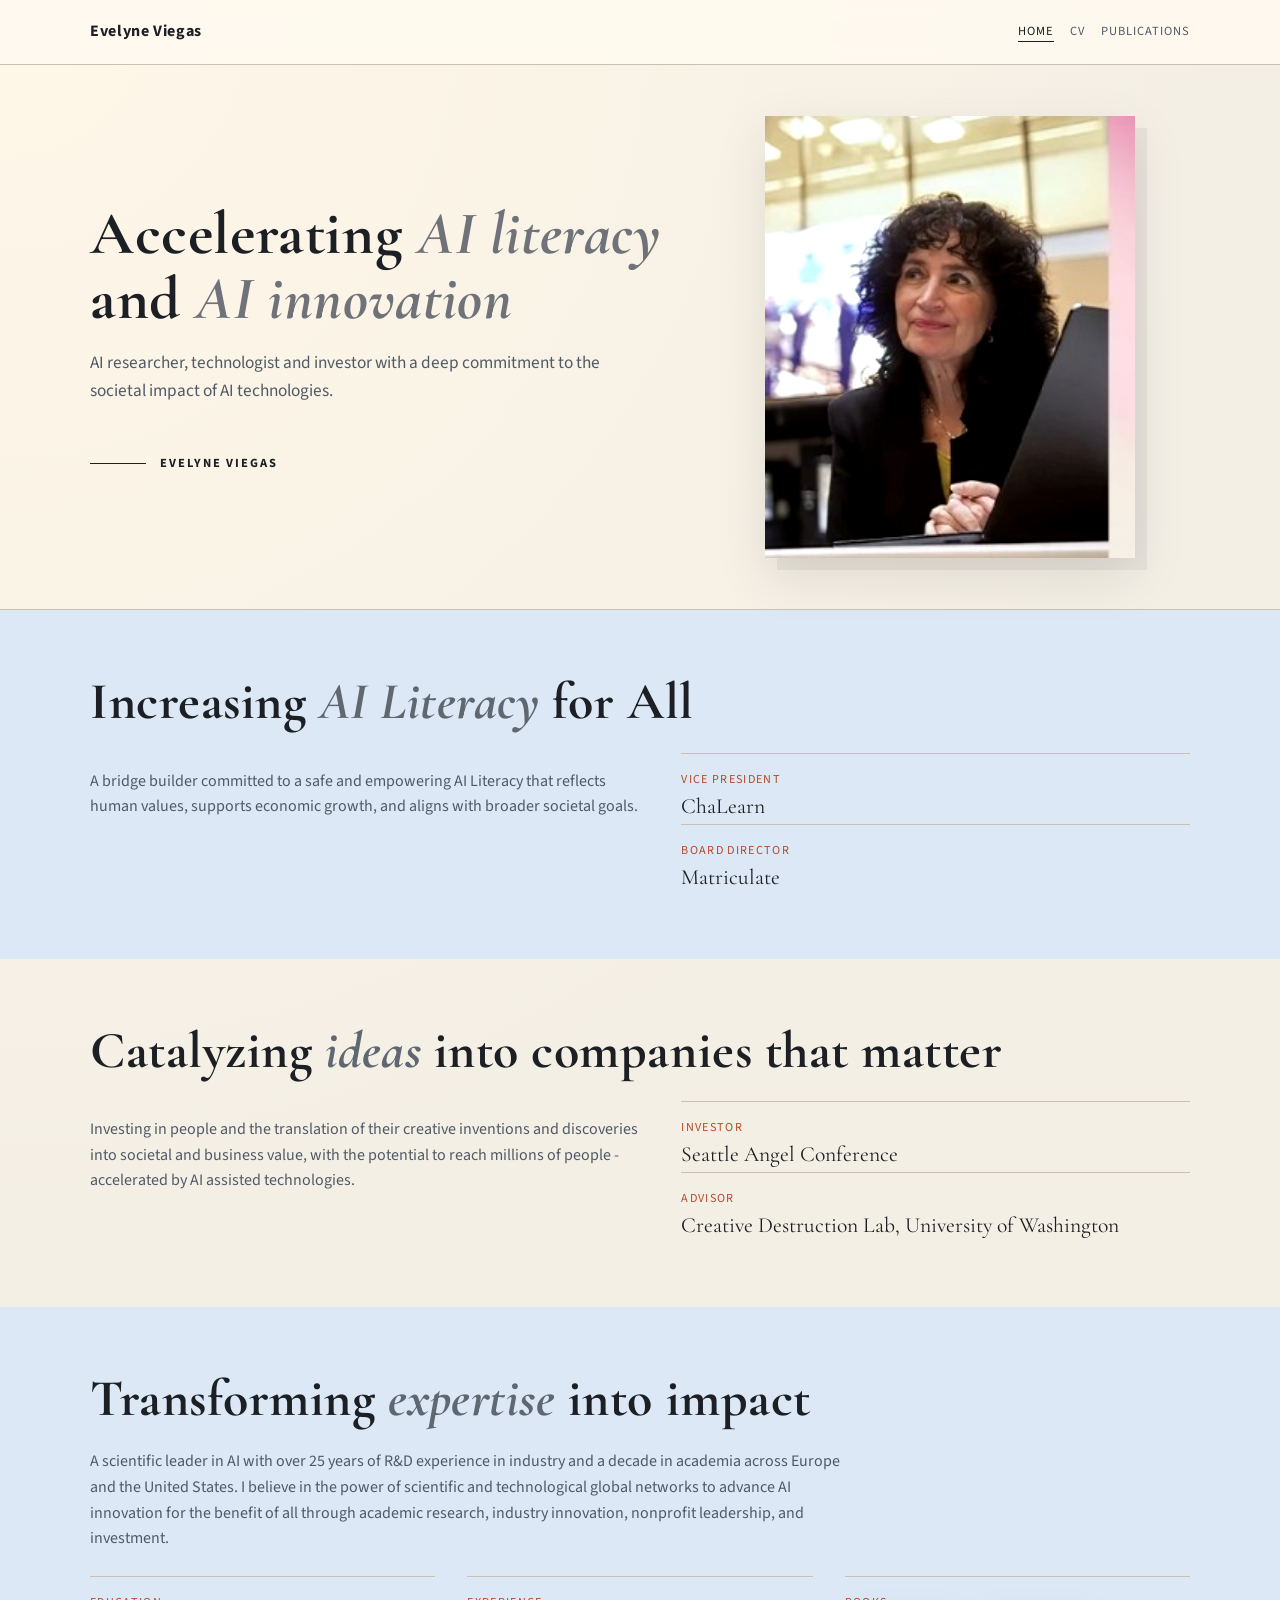
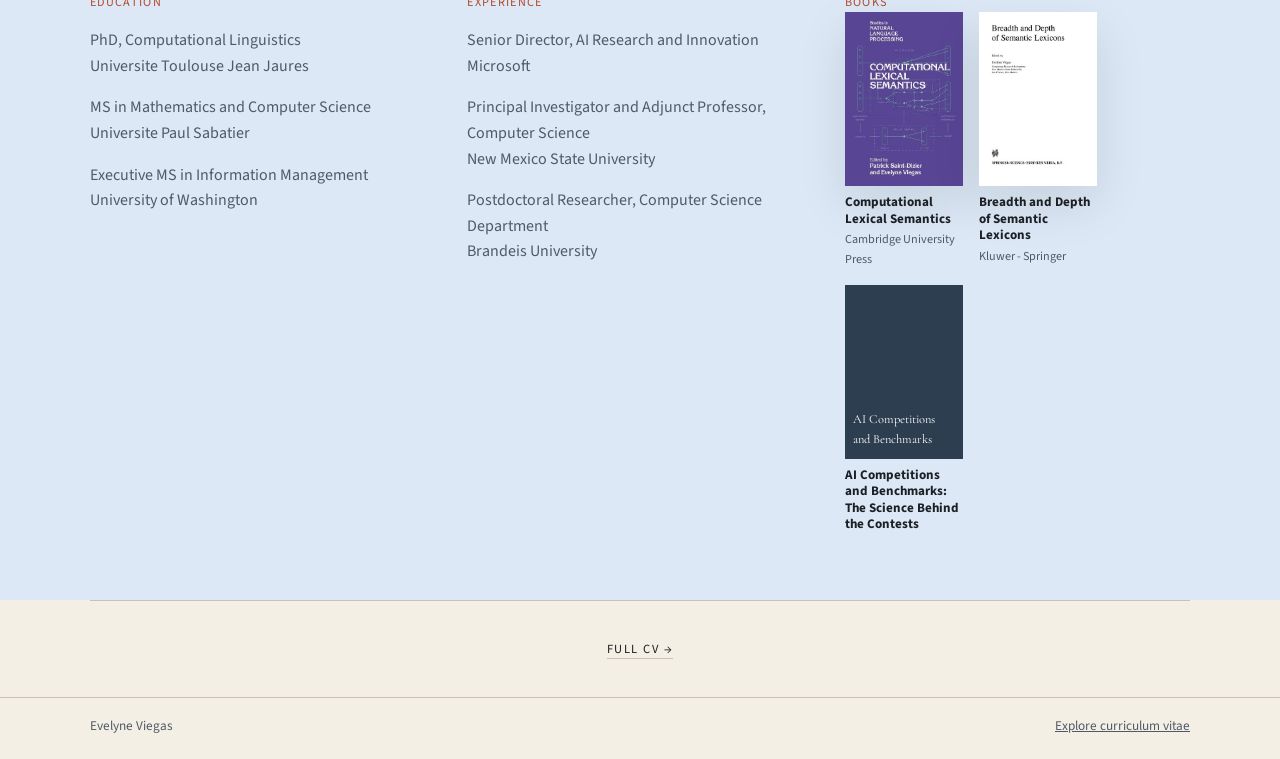
==== index.html @ d4e645a3 "EV homepage April2026" ====
<!doctype html>
<html lang="en">
  <head>
    <meta charset="UTF-8" />
    <meta name="viewport" content="width=device-width, initial-scale=1.0" />
    <title>Evelyne Viegas</title>
    <meta
      name="description"
      content="Evelyne Viegas - AI researcher, technologist, investor, and global bridge builder for responsible AI innovation."
    />
    <link rel="icon" href="assets/favicon.svg" type="image/svg+xml" />
    <link rel="preconnect" href="https://fonts.googleapis.com" />
    <link rel="preconnect" href="https://fonts.gstatic.com" crossorigin />
    <link href="https://fonts.googleapis.com/css2?family=Cormorant+Garamond:ital,wght@0,400;0,600;0,700;1,400&family=Source+Sans+3:wght@300;400;600;700&display=swap" rel="stylesheet" />
    <link rel="stylesheet" href="styles.css" />
  </head>
  <body data-page="home">
    <nav class="site-nav">
      <div class="container">
        <a class="brand" href="index.html">Evelyne Viegas</a>
        <div class="nav-links">
          <a class="active" href="index.html">Home</a>
          <a href="cv.html">CV</a>
          <a href="publications.html">Publications</a>
        </div>
      </div>
    </nav>

    <main>
      <section class="hero">
        <div class="container hero-grid">
          <div class="reveal">
            <h1>
              Accelerating <i>AI literacy</i><br />
              and <i>AI innovation</i><br />
              
            </h1>
            <p>
              AI researcher, technologist and investor with a deep commitment to
              the societal impact of AI technologies.
            </p>
            <div class="signature">Evelyne Viegas</div>
          </div>

          <div class="photo-frame reveal">
            <img src="assets/evelyn-photo.jpg" alt="Portrait of Evelyne Viegas" />
          </div>
        </div>
      </section>

      <section class="section band">
        <div class="container">
          <div class="section-head reveal">
            <h2 class="section-title">Increasing <i>AI Literacy</i> for All</h2>
          </div>
          <div class="grid-two">
            <p class="muted reveal">
              A bridge builder committed to a safe and empowering AI Literacy that
              reflects human values, supports economic growth, and aligns with
              broader societal goals.
            </p>
            <div>
              <article class="link-block reveal">
                <p class="accent-label">Vice President</p>
                <a href="https://chalearn.org" target="_blank" rel="noreferrer">ChaLearn</a>
              </article>
              <article class="link-block reveal">
                <p class="accent-label">Board Director</p>
                <a href="https://matriculate.org" target="_blank" rel="noreferrer">Matriculate</a>
              </article>
            </div>
          </div>
        </div>
      </section>

      <section class="section">
        <div class="container">
          <div class="section-head reveal">
            <h2 class="section-title">Catalyzing <i>ideas</i> into companies that matter</h2>
          </div>
          <div class="grid-two">
            <p class="muted reveal">
              Investing in people and the translation of their creative inventions
              and discoveries into societal and business value, with the
              potential to reach millions of people - accelerated by AI assisted
              technologies.
            </p>
            <div>
              <article class="link-block reveal">
                <p class="accent-label">Investor</p>
                <a href="https://www.seattleangelconference.com" target="_blank" rel="noreferrer">Seattle Angel Conference</a>
              </article>
              <article class="link-block reveal">
                <p class="accent-label">Advisor</p>
                <a href="https://creativedestructionlab.com/locations/seattle/" target="_blank" rel="noreferrer">Creative Destruction Lab, University of Washington</a>
              </article>
            </div>
          </div>
        </div>
      </section>

      <section class="section band">
        <div class="container">
          <div class="section-head reveal">
            <h2 class="section-title">Transforming <i>expertise</i> into impact</h2>
          </div>
          <p class="muted reveal" style="max-width: 760px; margin-bottom: 1.5rem;">
            A scientific leader in AI with over 25 years of R&amp;D experience in
            industry and a decade in academia across Europe and the United States.
            I believe in the power of scientific and technological global networks
            to advance AI innovation for the benefit of all through academic
            research, industry innovation, nonprofit leadership, and investment.
          </p>

          <div class="grid-three">
            <div class="reveal">
              <article class="link-block">
                <p class="accent-label">Education</p>
                <p class="muted">PhD, Computational Linguistics<br />Universite Toulouse Jean Jaures</p>
                <p class="muted">MS in Mathematics and Computer Science<br />Universite Paul Sabatier</p>
                <p class="muted">Executive MS in Information Management<br />University of Washington</p>
              </article>
            </div>

            <div class="reveal">
              <article class="link-block">
                <p class="accent-label">Experience</p>
                <p class="muted">Senior Director, AI Research and Innovation<br />Microsoft</p>
                <p class="muted">Principal Investigator and Adjunct Professor, Computer Science<br />New Mexico State University</p>
                <p class="muted">Postdoctoral Researcher, Computer Science Department<br />Brandeis University</p>
              </article>
            </div>

            <div class="reveal">
              <article class="link-block">
                <p class="accent-label">Books</p>
                <div class="book-row">
                  <div class="book-card">
                    <img class="book-cover" src="assets/book-computational-lexical.jpg" alt="Computational Lexical Semantics" />
                    <p class="book-title">Computational Lexical Semantics</p>
                    <p class="book-publisher">Cambridge University Press</p>
                  </div>
                  <div class="book-card">
                    <img class="book-cover" src="assets/book-breadth-depth.jpg" alt="Breadth and Depth of Semantic Lexicons" />
                    <p class="book-title">Breadth and Depth of Semantic Lexicons</p>
                    <p class="book-publisher">Kluwer - Springer</p>
                  </div>
                  <div class="book-card">
                    <div class="book-fallback">AI Competitions and Benchmarks</div>
                    <p class="book-title">AI Competitions and Benchmarks: The Science Behind the Contests</p>
                  </div>
                </div>
              </article>
            </div>
          </div>
        </div>
      </section>

      <div class="cta-row container">
        <a href="cv.html">Full CV &rarr;</a>
      </div>
    </main>

    <footer class="site-footer">
      <div class="container">
        <span>Evelyne Viegas</span>
        <a href="cv.html">Explore curriculum vitae</a>
      </div>
    </footer>

    <script src="script.js" defer></script>
  </body>
</html>
---- styles.css ----
:root {
  --bg: #f4efe5;
  --paper: #fffaf0;
  --ink: #1c1f24;
  --muted: #505a66;
  --line: #c8c2b5;
  --accent: #b44b2d;
  --accent-soft: rgba(28, 31, 36, 0.06);
  --blue-band: #dce8f5;
  --shadow: 0 18px 50px rgba(10, 16, 28, 0.1);
}

* {
  box-sizing: border-box;
}

html,
body {
  margin: 0;
  padding: 0;
}

body {
  font-family: "Source Sans 3", "Segoe UI", Tahoma, Geneva, Verdana, sans-serif;
  background: radial-gradient(circle at 0% 0%, #fff7e8, var(--bg) 45%);
  color: var(--ink);
  line-height: 1.6;
}

img {
  max-width: 100%;
  display: block;
}

a {
  color: inherit;
}

.container {
  width: min(1100px, calc(100% - 2.5rem));
  margin: 0 auto;
}

.site-nav {
  position: sticky;
  top: 0;
  z-index: 30;
  backdrop-filter: blur(8px);
  background: rgba(255, 250, 240, 0.88);
  border-bottom: 1px solid var(--line);
}

.site-nav .container {
  display: flex;
  align-items: center;
  justify-content: space-between;
  gap: 1rem;
  min-height: 64px;
}

.brand {
  text-decoration: none;
  letter-spacing: 0.04em;
  font-weight: 700;
}

.nav-links {
  display: flex;
  align-items: center;
  gap: 1rem;
}

.nav-links a {
  text-decoration: none;
  text-transform: uppercase;
  letter-spacing: 0.08em;
  font-size: 0.78rem;
  color: var(--muted);
  border-bottom: 1px solid transparent;
}

.nav-links a:hover,
.nav-links a.active {
  color: var(--ink);
  border-color: var(--ink);
}

.hero {
  border-bottom: 1px solid var(--line);
  padding: 3.2rem 0;
}

.hero-grid {
  display: grid;
  grid-template-columns: 1.1fr 0.9fr;
  gap: 2rem;
  align-items: center;
}

.hero h1,
.section-title,
.page-title {
  font-family: "Cormorant Garamond", Georgia, "Times New Roman", serif;
  line-height: 1.08;
  letter-spacing: 0.01em;
}

.hero h1 {
  margin: 0;
  font-size: clamp(2.3rem, 6vw, 3.8rem);
}

.hero h1 i {
  color: #6f7379;
}

.hero p {
  font-size: 1.08rem;
  color: var(--muted);
  max-width: 560px;
}

.signature {
  margin-top: 2rem;
  display: inline-flex;
  align-items: center;
  gap: 0.9rem;
  letter-spacing: 0.15em;
  text-transform: uppercase;
  font-size: 0.78rem;
  font-weight: 700;
}

.signature::before {
  content: "";
  width: 56px;
  height: 1px;
  background: var(--ink);
}

.photo-frame {
  position: relative;
  width: min(100%, 370px);
  margin-inline: auto;
}

.photo-frame::before {
  content: "";
  position: absolute;
  top: 12px;
  left: 12px;
  width: 100%;
  height: 100%;
  background: var(--accent-soft);
}

.photo-frame img {
  width: 100%;
  height: auto;
  position: relative;
  z-index: 1;
  box-shadow: var(--shadow);
  filter: grayscale(20%) contrast(115%);
}

.band {
  background: var(--blue-band);
}

.section {
  padding: 4rem 0;
}

.section-head {
  margin-bottom: 1.4rem;
}

.section-title {
  margin: 0;
  font-size: clamp(1.8rem, 4.05vw, 3.42rem);
}

.section-title i {
  color: #5f6770;
}

.grid-two,
.grid-three {
  display: grid;
  gap: 1.4rem 2rem;
}

.grid-two {
  grid-template-columns: 1.1fr 1fr;
}

.grid-three {
  grid-template-columns: repeat(3, minmax(0, 1fr));
}

.muted {
  color: var(--muted);
}

.accent-label {
  margin: 0;
  text-transform: uppercase;
  font-size: 0.76rem;
  letter-spacing: 0.11em;
  color: var(--accent);
}

.link-block {
  border-top: 1px solid var(--line);
  padding-top: 1rem;
}

.link-block a {
  text-decoration: none;
  font-family: "Cormorant Garamond", Georgia, serif;
  font-size: 1.35rem;
}

.link-block a:hover {
  text-decoration: underline;
}

.page-main {
  padding: 2.4rem 0 4.5rem;
}

.page-title {
  font-size: clamp(1.98rem, 4.5vw, 3.78rem);
  margin: 0 0 0.9rem;
}

.page-subtitle {
  margin: 0;
  color: var(--muted);
  max-width: 780px;
  font-size: 1.1rem;
}

.section-block {
  border-top: 1px solid var(--line);
  padding-top: 1.4rem;
  margin-top: 2.6rem;
}

.section-kicker {
  margin: 0 0 1rem;
  text-transform: uppercase;
  letter-spacing: 0.1em;
  font-size: 0.72rem;
  color: var(--accent);
  font-weight: 700;
}

.entry {
  display: grid;
  grid-template-columns: minmax(140px, 170px) 1fr;
  gap: 0.6rem 2rem;
  margin-bottom: 1.4rem;
}

.entry-meta {
  font-size: 0.88rem;
  color: var(--muted);
}

.entry-title {
  margin: 0;
  font-family: "Cormorant Garamond", Georgia, serif;
  font-size: 1.3rem;
  line-height: 1.2;
}

.entry ul,
.simple-list,
.paper-list {
  margin: 0;
  padding-left: 1rem;
}

.entry ul li,
.simple-list li,
.paper-list li {
  margin-bottom: 0.45rem;
  color: var(--muted);
}

.simple-list {
  list-style: disc;
}

.lang-grid {
  display: flex;
  gap: 1.8rem;
  flex-wrap: wrap;
}

.lang-card strong {
  display: block;
  font-family: "Cormorant Garamond", Georgia, serif;
  font-size: 1.3rem;
}

.lang-card span {
  font-size: 0.76rem;
  text-transform: uppercase;
  letter-spacing: 0.1em;
  color: var(--muted);
}

.book-row {
  display: flex;
  gap: 1rem;
  flex-wrap: wrap;
}

.book-card {
  width: 118px;
}

.book-cover {
  width: 118px;
  height: 174px;
  object-fit: cover;
  box-shadow: var(--shadow);
  background: #2c3e50;
}

.book-fallback {
  width: 118px;
  height: 174px;
  background: #2c3e50;
  color: #fff;
  display: flex;
  align-items: end;
  padding: 0.55rem;
  font-size: 0.78rem;
  font-family: "Cormorant Garamond", Georgia, serif;
}

.book-title {
  margin: 0.5rem 0 0.2rem;
  font-size: 0.82rem;
  font-weight: 700;
  line-height: 1.25;
}

.book-publisher {
  margin: 0;
  color: var(--muted);
  font-size: 0.76rem;
}

.cta-row {
  text-align: center;
  border-top: 1px solid var(--line);
  padding: 2.2rem 0;
}

.cta-row a {
  text-transform: uppercase;
  letter-spacing: 0.12em;
  text-decoration: none;
  font-size: 0.78rem;
  border-bottom: 1px solid var(--line);
}

.cta-row a:hover {
  border-color: var(--ink);
}

.site-footer {
  border-top: 1px solid var(--line);
  padding: 1.1rem 0 1.4rem;
}

.site-footer .container {
  display: flex;
  justify-content: space-between;
  gap: 1rem;
  flex-wrap: wrap;
  color: var(--muted);
  font-size: 0.83rem;
}

.reveal {
  opacity: 0;
  transform: translateY(18px);
  transition: opacity 0.6s ease, transform 0.6s ease;
}

.reveal.in {
  opacity: 1;
  transform: translateY(0);
}

@media (max-width: 900px) {
  .hero-grid,
  .grid-two,
  .grid-three,
  .entry {
    grid-template-columns: 1fr;
  }

  .hero {
    padding-top: 2.4rem;
  }

  .section,
  .page-main {
    padding-top: 2.6rem;
  }

  .site-nav .container {
    flex-direction: column;
    align-items: flex-start;
    padding: 0.55rem 0;
  }

  .nav-links {
    gap: 0.8rem;
    flex-wrap: wrap;
    padding-bottom: 0.4rem;
  }
}
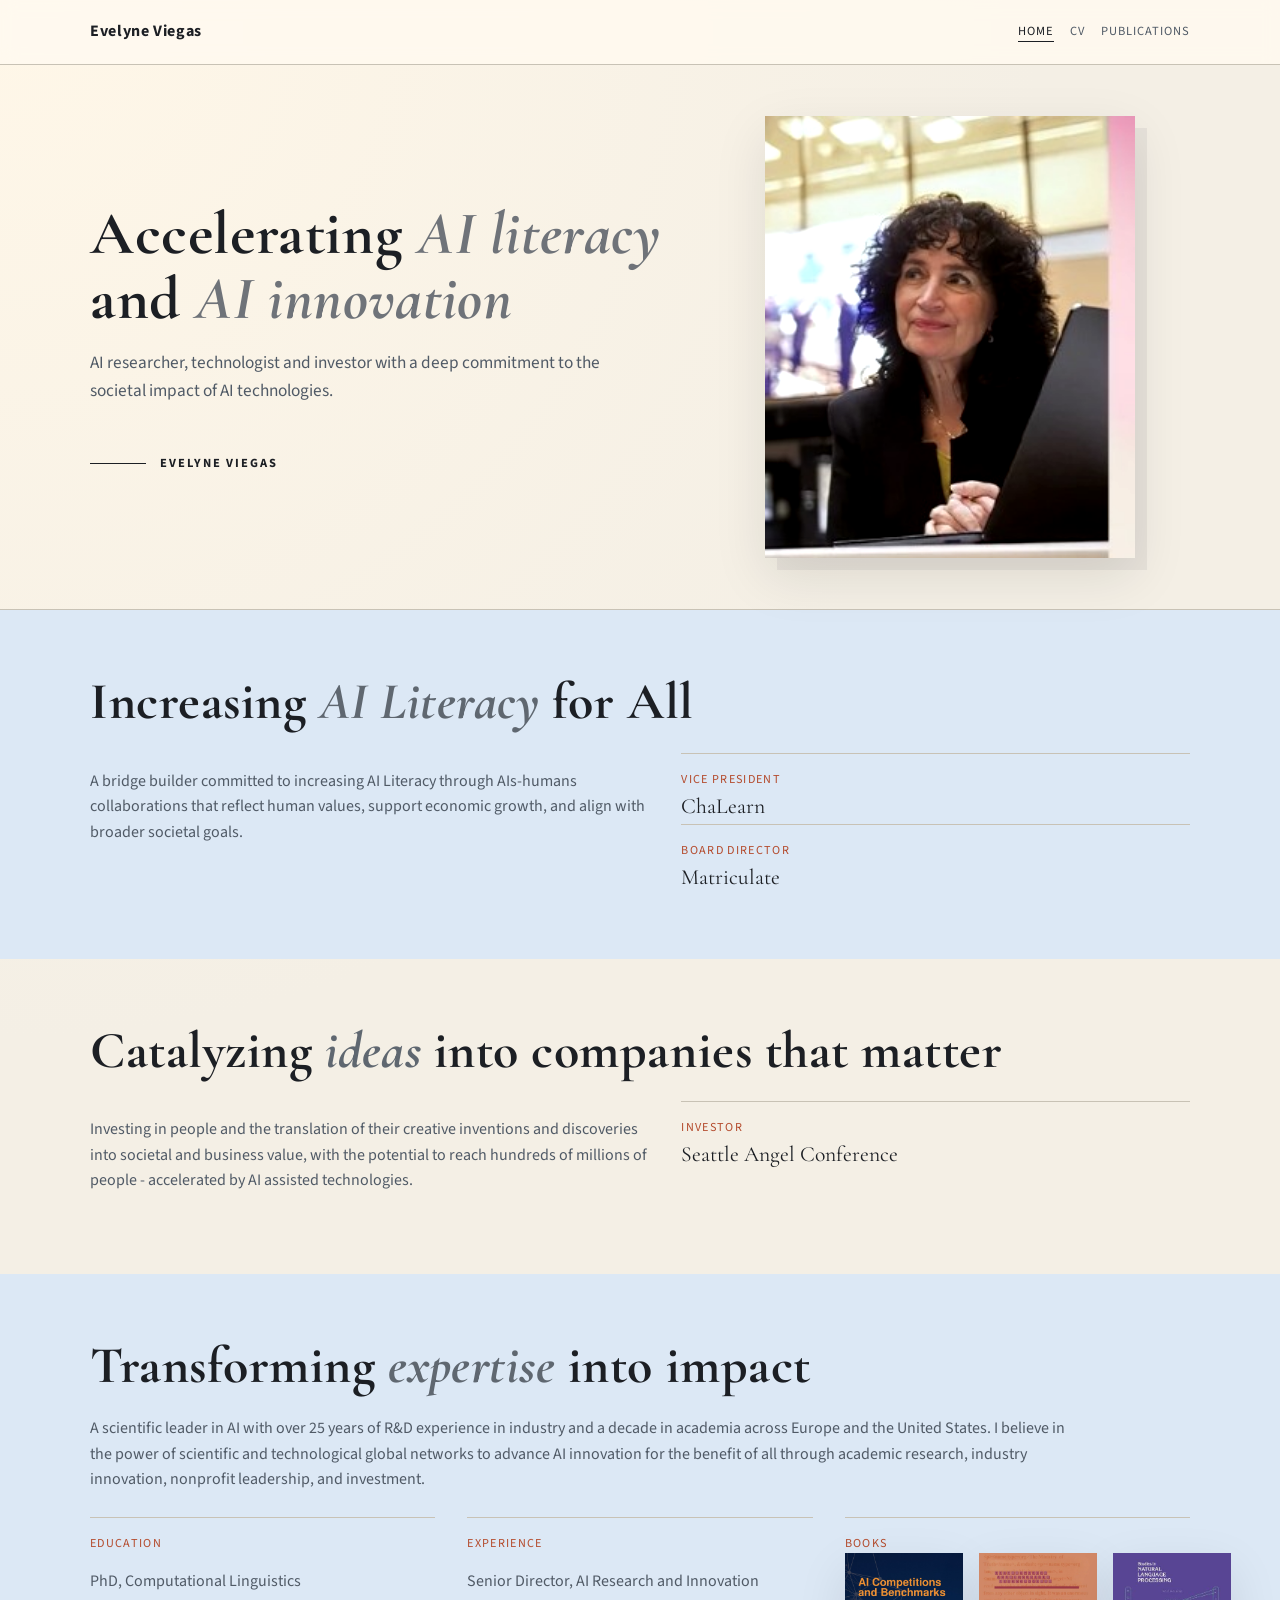
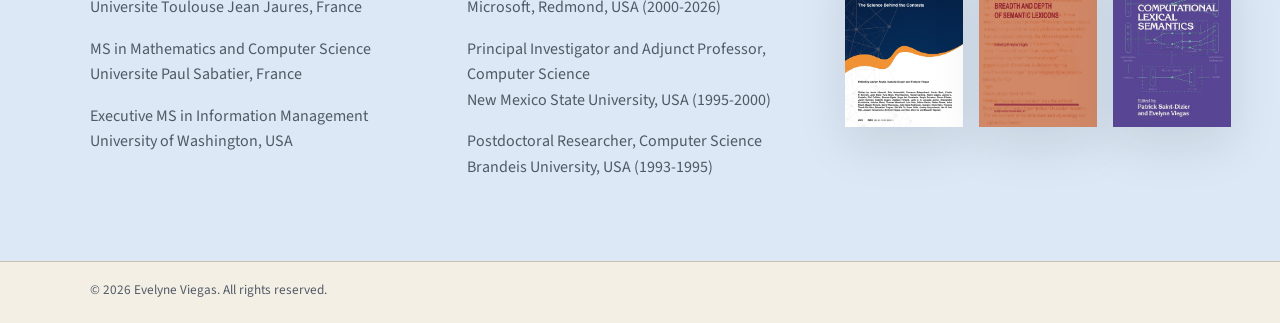
==== commit 15202a5f: "CV (in progress) and homepage revised (minus CL)" ====
--- a/index.html
+++ b/index.html
@@ -55,8 +55,8 @@
           </div>
           <div class="grid-two">
             <p class="muted reveal">
-              A bridge builder committed to a safe and empowering AI Literacy that
-              reflects human values, supports economic growth, and aligns with
+              A bridge builder committed to increasing AI Literacy through AIs-humans collaborations that
+              reflect human values, support economic growth, and align with
               broader societal goals.
             </p>
             <div>
@@ -82,7 +82,7 @@
             <p class="muted reveal">
               Investing in people and the translation of their creative inventions
               and discoveries into societal and business value, with the
-              potential to reach millions of people - accelerated by AI assisted
+              potential to reach hundreds of millions of people - accelerated by AI assisted
               technologies.
             </p>
             <div>
@@ -90,10 +90,10 @@
                 <p class="accent-label">Investor</p>
                 <a href="https://www.seattleangelconference.com" target="_blank" rel="noreferrer">Seattle Angel Conference</a>
               </article>
-              <article class="link-block reveal">
-                <p class="accent-label">Advisor</p>
-                <a href="https://creativedestructionlab.com/locations/seattle/" target="_blank" rel="noreferrer">Creative Destruction Lab, University of Washington</a>
-              </article>
+              <!-- <p <article class="link-block reveal"> -->
+               <!-- <p <p class="accent-label">Advisor</p> -->
+               <!-- <p <a href="https://creativedestructionlab.com/locations/seattle/" target="_blank" rel="noreferrer">Creative Destruction Lab, University of Washington</a> -->
+             <!-- <p </article> -->
             </div>
           </div>
         </div>
@@ -104,7 +104,7 @@
           <div class="section-head reveal">
             <h2 class="section-title">Transforming <i>expertise</i> into impact</h2>
           </div>
-          <p class="muted reveal" style="max-width: 760px; margin-bottom: 1.5rem;">
+          <p class="muted reveal" style="max-width: 980px; margin-bottom: 1.5rem;">
             A scientific leader in AI with over 25 years of R&amp;D experience in
             industry and a decade in academia across Europe and the United States.
             I believe in the power of scientific and technological global networks
@@ -116,18 +116,18 @@
             <div class="reveal">
               <article class="link-block">
                 <p class="accent-label">Education</p>
-                <p class="muted">PhD, Computational Linguistics<br />Universite Toulouse Jean Jaures</p>
-                <p class="muted">MS in Mathematics and Computer Science<br />Universite Paul Sabatier</p>
-                <p class="muted">Executive MS in Information Management<br />University of Washington</p>
+                <p class="muted">PhD, Computational Linguistics<br />Universite Toulouse Jean Jaures, France</p>
+                <p class="muted">MS in Mathematics and Computer Science<br />Universite Paul Sabatier, France</p>
+                <p class="muted">Executive MS in Information Management<br />University of Washington, USA</p>
               </article>
             </div>
 
             <div class="reveal">
               <article class="link-block">
                 <p class="accent-label">Experience</p>
-                <p class="muted">Senior Director, AI Research and Innovation<br />Microsoft</p>
-                <p class="muted">Principal Investigator and Adjunct Professor, Computer Science<br />New Mexico State University</p>
-                <p class="muted">Postdoctoral Researcher, Computer Science Department<br />Brandeis University</p>
+                <p class="muted">Senior Director, AI Research and Innovation<br />Microsoft, Redmond, USA (2000-2026)</p>
+                <p class="muted">Principal Investigator and Adjunct Professor, Computer Science<br />New Mexico State University, USA (1995-2000)</p>
+                <p class="muted">Postdoctoral Researcher, Computer Science<br />Brandeis University, USA (1993-1995)</p>
               </article>
             </div>
 
@@ -136,18 +136,18 @@
                 <p class="accent-label">Books</p>
                 <div class="book-row">
                   <div class="book-card">
-                    <img class="book-cover" src="assets/book-computational-lexical.jpg" alt="Computational Lexical Semantics" />
-                    <p class="book-title">Computational Lexical Semantics</p>
-                    <p class="book-publisher">Cambridge University Press</p>
+                     <img class="book-cover" src="assets/AI Competition Book.jpg" alt="AI Competitions and Benchmarks" />
+                    <!-- <p class="book-title">AI Competitions and Benchmarks: The Science Behind the Contests</p> -->
                   </div>
                   <div class="book-card">
                     <img class="book-cover" src="assets/book-breadth-depth.jpg" alt="Breadth and Depth of Semantic Lexicons" />
-                    <p class="book-title">Breadth and Depth of Semantic Lexicons</p>
-                    <p class="book-publisher">Kluwer - Springer</p>
+                    <!-- <p class="book-title">Breadth and Depth of Semantic Lexicons</p> -->
+                    <!-- <p class="book-publisher">Kluwer - Springer</p> -->
                   </div>
                   <div class="book-card">
-                    <div class="book-fallback">AI Competitions and Benchmarks</div>
-                    <p class="book-title">AI Competitions and Benchmarks: The Science Behind the Contests</p>
+                    <img class="book-cover" src="assets/book-computational-lexical.jpg" alt="Computational Lexical Semantics" />
+                    <!-- <p class="book-title">Computational Lexical Semantics</p> -->
+                    <!-- <p class="book-publisher">Cambridge University Press</p> -->
                   </div>
                 </div>
               </article>
@@ -156,15 +156,15 @@
         </div>
       </section>
 
-      <div class="cta-row container">
-        <a href="cv.html">Full CV &rarr;</a>
-      </div>
+      <!-- <div class="cta-row container"> -->
+        <!-- <a href="cv.html">Full CV &rarr;</a> -->
+      <!-- </div> -->
     </main>
 
     <footer class="site-footer">
       <div class="container">
-        <span>Evelyne Viegas</span>
-        <a href="cv.html">Explore curriculum vitae</a>
+        <span>© 2026 Evelyne Viegas. All rights reserved.</span>
+        <!-- <a href="cv.html">Explore curriculum vitae</a> -->
       </div>
     </footer>
 
--- a/styles.css
+++ b/styles.css
@@ -237,7 +237,7 @@
 .page-subtitle {
   margin: 0;
   color: var(--muted);
-  max-width: 780px;
+  max-width: 980px;
   font-size: 1.1rem;
 }
 
@@ -313,9 +313,10 @@
 }
 
 .book-row {
-  display: flex;
+  display: grid;
+  grid-template-columns: repeat(3, 118px);
   gap: 1rem;
-  flex-wrap: wrap;
+  justify-content: start;
 }
 
 .book-card {
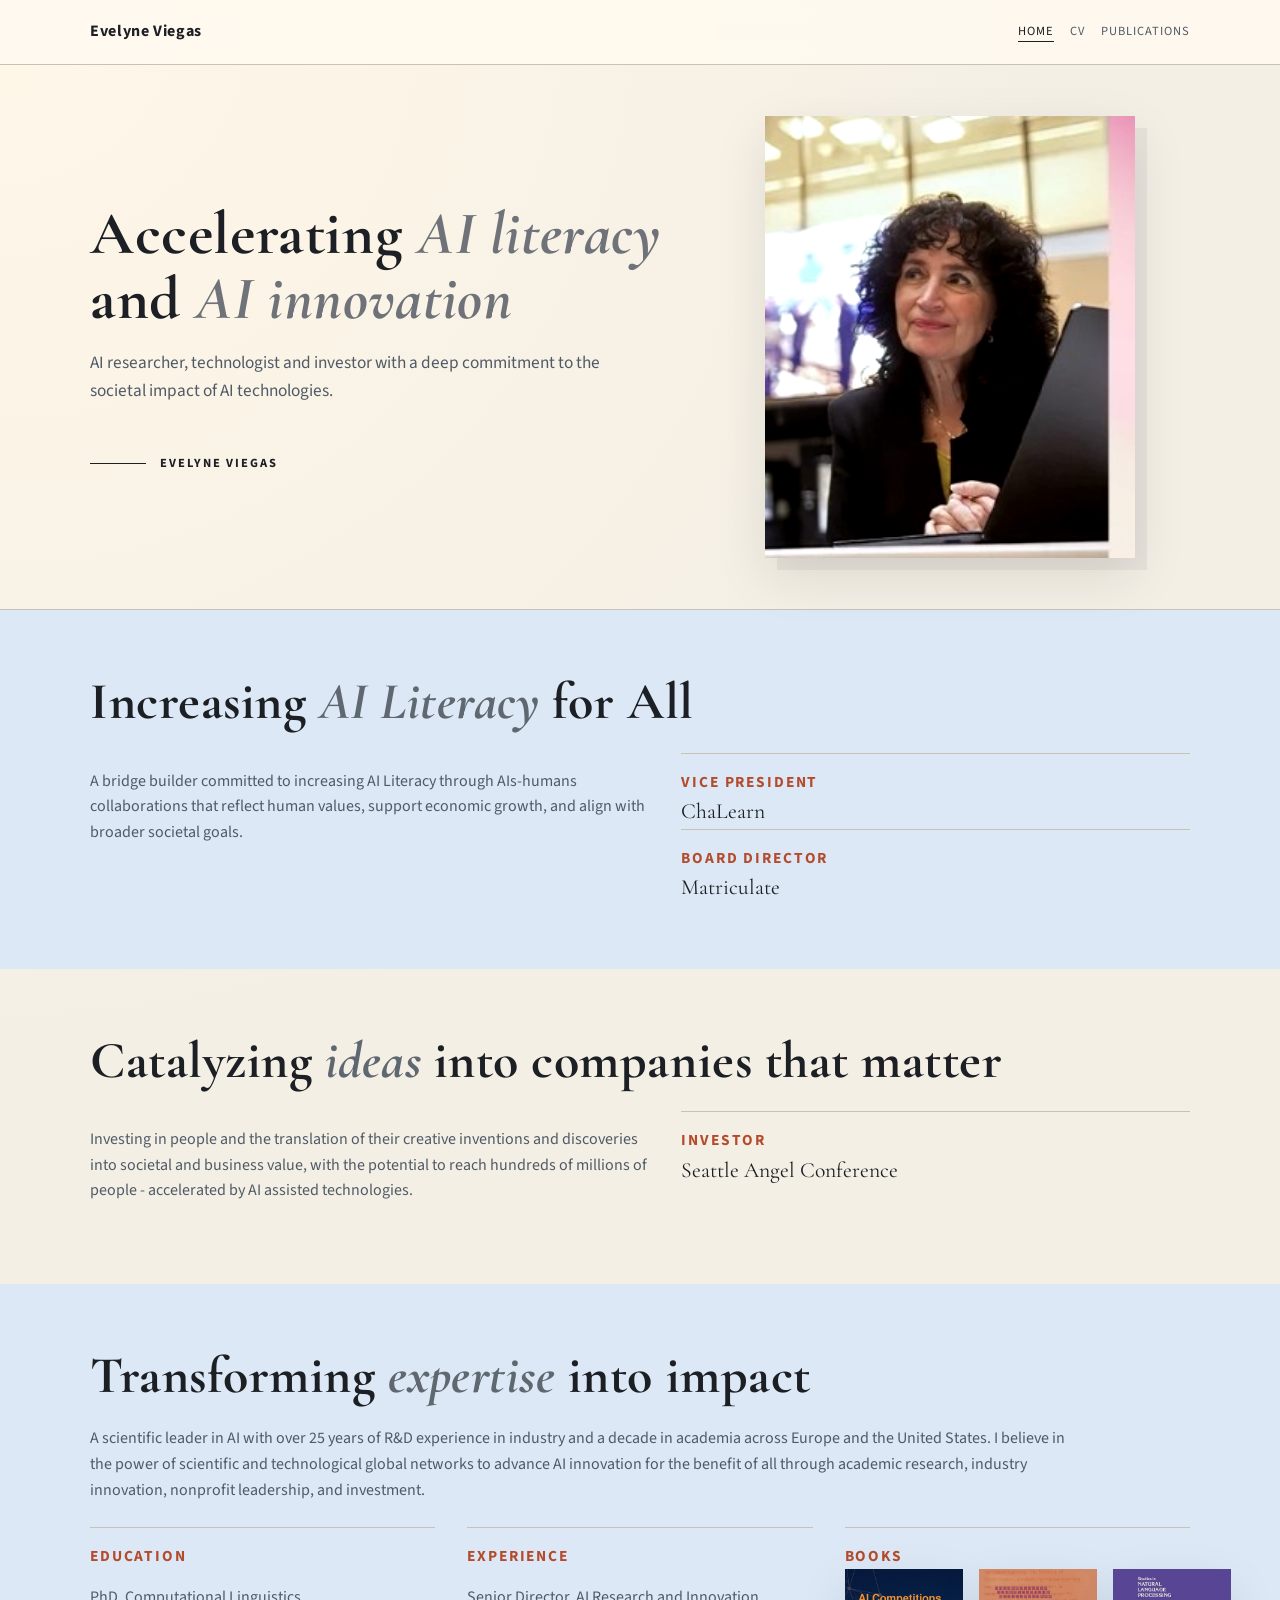
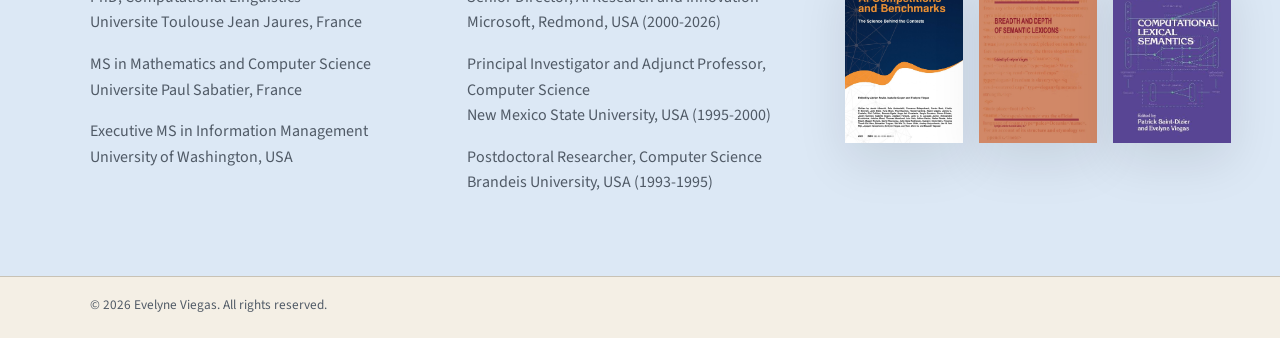
==== commit 977c128c: "Added links for books Co-authored-by: Copilot <copilot@github.com>" ====
--- a/index.html
+++ b/index.html
@@ -136,16 +136,22 @@
                 <p class="accent-label">Books</p>
                 <div class="book-row">
                   <div class="book-card">
+                  <a href="https://ai-competitions-book.github.io/">
                      <img class="book-cover" src="assets/AI Competition Book.jpg" alt="AI Competitions and Benchmarks" />
+                  </a>
                     <!-- <p class="book-title">AI Competitions and Benchmarks: The Science Behind the Contests</p> -->
                   </div>
                   <div class="book-card">
-                    <img class="book-cover" src="assets/book-breadth-depth.jpg" alt="Breadth and Depth of Semantic Lexicons" />
+                    <a href="https://www.amazon.com/Breadth-Semantic-Lexicons-LANGUAGE-TECHNOLOGY/dp/0792360397">
+                      <img class="book-cover" src="assets/book-breadth-depth.jpg" alt="Breadth and Depth of Semantic Lexicons" />
+                    </a>
                     <!-- <p class="book-title">Breadth and Depth of Semantic Lexicons</p> -->
                     <!-- <p class="book-publisher">Kluwer - Springer</p> -->
                   </div>
                   <div class="book-card">
-                    <img class="book-cover" src="assets/book-computational-lexical.jpg" alt="Computational Lexical Semantics" />
+                    <a href="https://www.amazon.com/Computational-Lexical-Semantics-Patrick-Saint-Dizier/dp/0521444101">
+                      <img class="book-cover" src="assets/book-computational-lexical.jpg" alt="Computational Lexical Semantics" />
+                    </a>
                     <!-- <p class="book-title">Computational Lexical Semantics</p> -->
                     <!-- <p class="book-publisher">Cambridge University Press</p> -->
                   </div>
--- a/styles.css
+++ b/styles.css
@@ -205,8 +205,9 @@
 .accent-label {
   margin: 0;
   text-transform: uppercase;
-  font-size: 0.76rem;
-  letter-spacing: 0.11em;
+  font-size: 0.96rem;
+  letter-spacing: 0.12em;
+  font-weight: 700;
   color: var(--accent);
 }
 
@@ -251,7 +252,7 @@
   margin: 0 0 1rem;
   text-transform: uppercase;
   letter-spacing: 0.1em;
-  font-size: 0.72rem;
+  font-size: 0.91rem;
   color: var(--accent);
   font-weight: 700;
 }
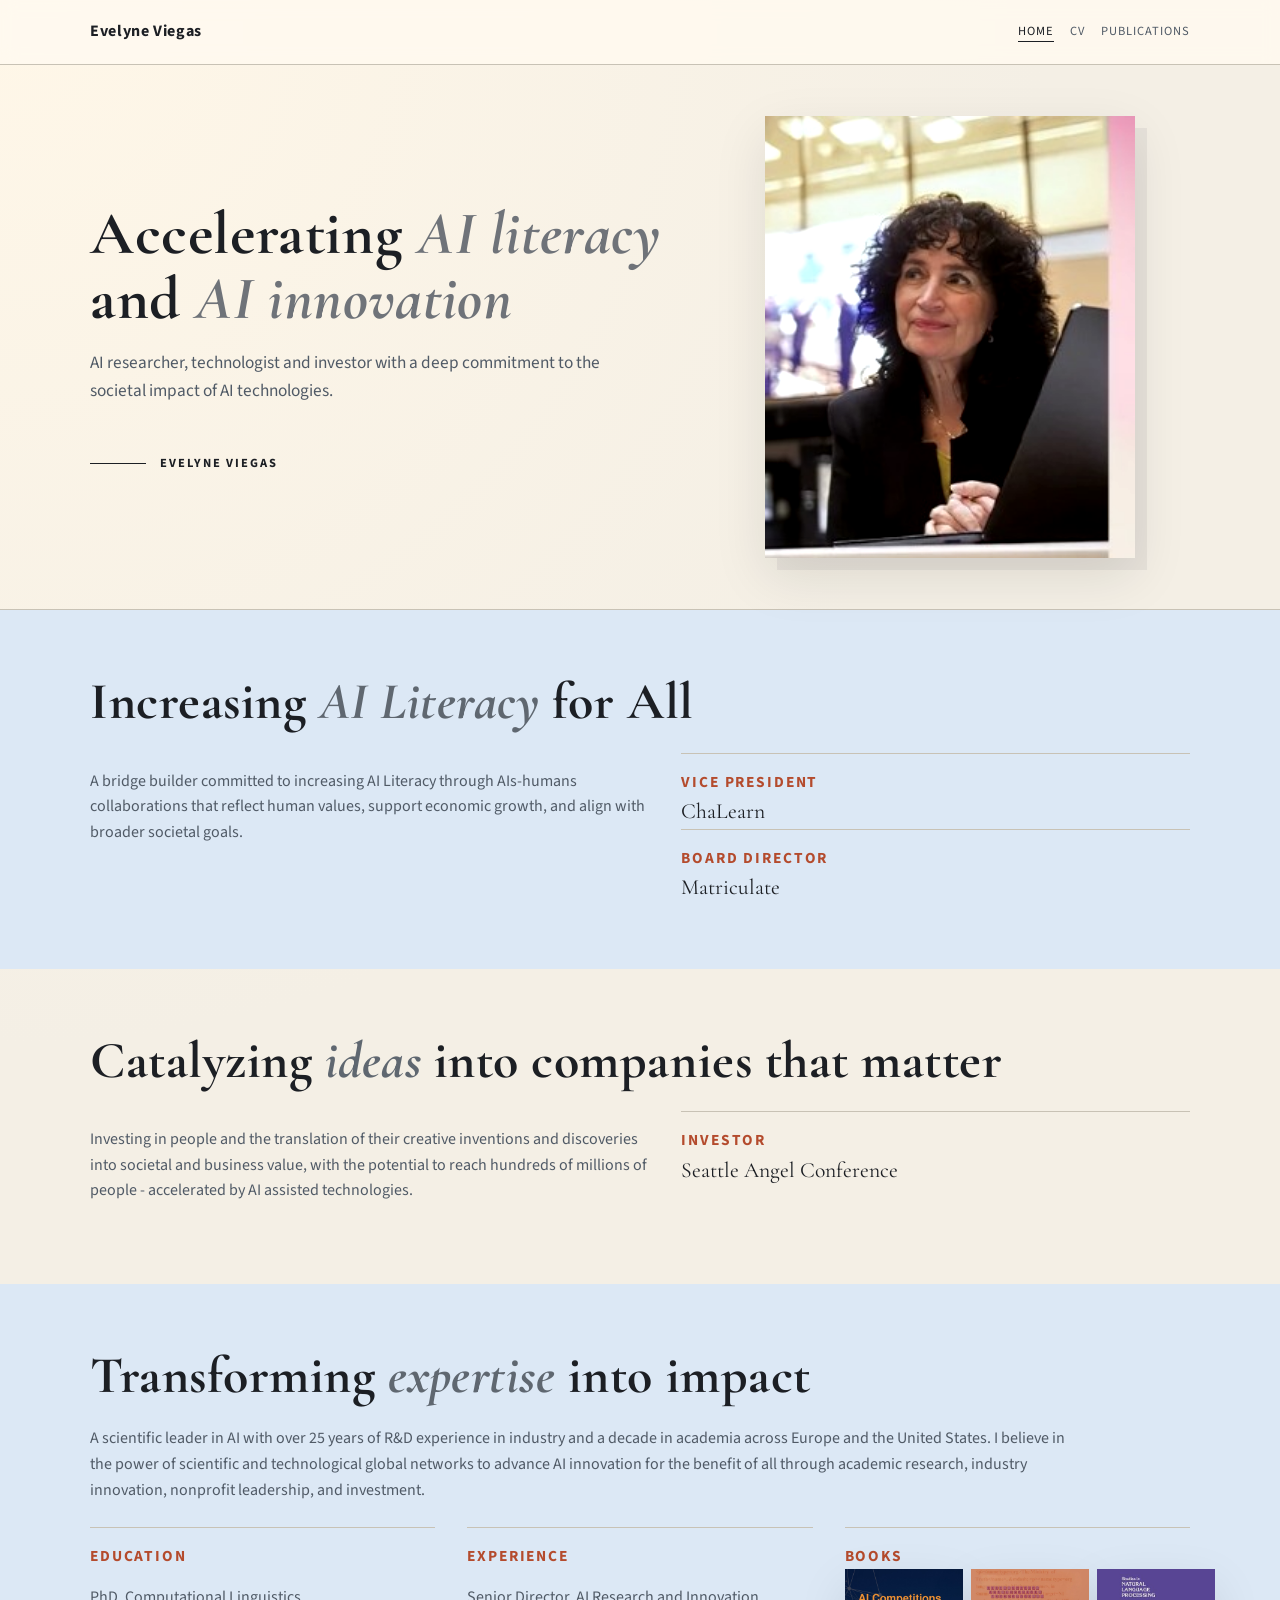
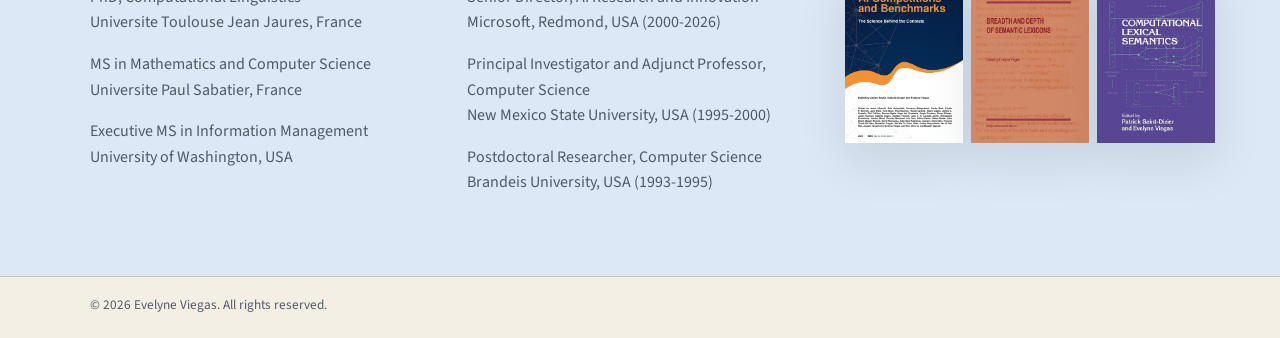
==== commit e8ab4236: "href updates" ====
--- a/index.html
+++ b/index.html
@@ -88,7 +88,7 @@
             <div>
               <article class="link-block reveal">
                 <p class="accent-label">Investor</p>
-                <a href="https://www.seattleangelconference.com" target="_blank" rel="noreferrer">Seattle Angel Conference</a>
+                <a href="https://seattleangelconference.com" target="_blank" rel="noreferrer">Seattle Angel Conference</a>
               </article>
               <!-- <p <article class="link-block reveal"> -->
                <!-- <p <p class="accent-label">Advisor</p> -->
--- a/styles.css
+++ b/styles.css
@@ -315,7 +315,7 @@
 
 .book-row {
   display: grid;
-  grid-template-columns: repeat(3, 118px);
+  grid-template-columns: repeat(3, 110px);
   gap: 1rem;
   justify-content: start;
 }
